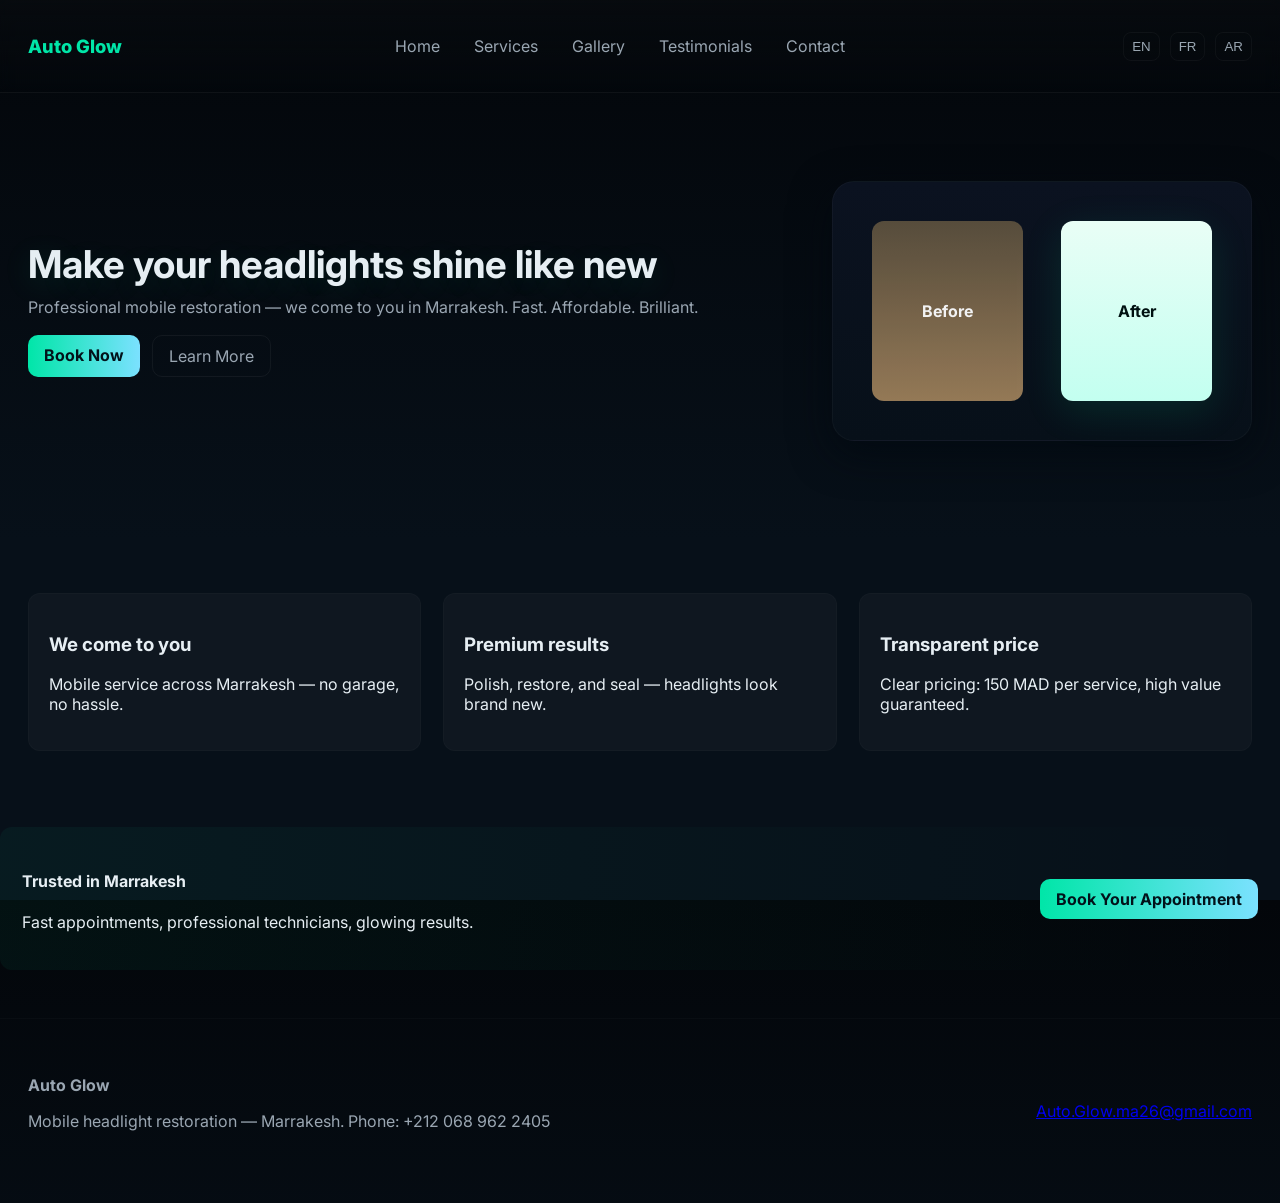
==== index.html @ 931670f1 "good update" ====
<!doctype html>
<html lang="en" data-lang="en">
<head>
	<meta charset="utf-8">
	<meta name="viewport" content="width=device-width,initial-scale=1">
	<title>Auto Glow — Headlight Restoration | Marrakesh</title>
	<link href="https://fonts.googleapis.com/css2?family=Inter:wght@400;600;700;800&display=swap" rel="stylesheet">
	<link rel="stylesheet" href="assets/css/style.css">
</head>
<body>
	<header class="site-header">
		<div class="container nav-wrap">
			<a class="logo" href="index.html">Auto Glow</a>
			<nav class="main-nav">
				<a href="index.html" data-i18n="nav.home">Home</a>
				<a href="services.html" data-i18n="nav.services">Services</a>
				<a href="gallery.html" data-i18n="nav.gallery">Gallery</a>
				<a href="testimonials.html" data-i18n="nav.testimonials">Testimonials</a>
				<a href="contact.html" class="btn" data-i18n="nav.contact">Contact</a>
			</nav>
			<div class="lang-switcher">
				<button data-lang="en">EN</button>
				<button data-lang="fr">FR</button>
				<button data-lang="ar">AR</button>
			</div>
		</div>
	</header>

	<main>
		<section class="hero">
			<div class="container hero-grid">
				<div class="hero-content">
					<h1 class="glow" data-i18n="tagline.title">Make your headlights shine like new</h1>
					<p class="lead" data-i18n="tagline.subtitle">Professional mobile restoration — we come to you in Marrakesh. Fast. Affordable. Brilliant.</p>
					<div class="hero-actions">
						<a href="contact.html" class="btn primary" data-i18n="cta.book">Book Now</a>
						<a href="services.html" class="btn ghost" data-i18n="cta.learn">Our Service</a>
					</div>
				</div>
				<div class="hero-visual">
					<div class="phone-mockup">
						<div class="headlight before">Before</div>
						<div class="headlight after">After</div>
					</div>
				</div>
			</div>
		</section>

		<section class="features container">
			<div class="feature">
				<h3 data-i18n="feature.convenience">We come to you</h3>
				<p data-i18n="feature.convenience_desc">Mobile service across Marrakesh — no garage, no hassle.</p>
			</div>
			<div class="feature">
				<h3 data-i18n="feature.quality">Premium results</h3>
				<p data-i18n="feature.quality_desc">Polish, restore, and seal — headlights look brand new.</p>
			</div>
			<div class="feature">
				<h3 data-i18n="feature.price">Transparent price</h3>
				<p data-i18n="feature.price_desc">Clear pricing: 150 MAD per service, high value guaranteed.</p>
			</div>
		</section>

		<section class="test-cta container">
			<div class="cta-grid">
				<div>
					<h4 data-i18n="trust.title">Trusted in Marrakesh</h4>
					<p data-i18n="trust.desc">Fast appointments, professional technicians, glowing results.</p>
				</div>
				<div>
					<a href="contact.html" class="btn primary" data-i18n="cta.book_small">Book Your Appointment</a>
				</div>
			</div>
		</section>
	</main>

	<footer class="site-footer">
		<div class="container footer-grid">
			<div>
				<strong>Auto Glow</strong>
				<p data-i18n="footer.copy">Mobile headlight restoration — Marrakesh. Phone: +212 068 962 2405</p>
			</div>
			<div>
				<a href="mailto:Auto.Glow.ma26@gmail.com">Auto.Glow.ma26@gmail.com</a>
			</div>
		</div>
	</footer>

	<script src="assets/js/i18n.js"></script>
	<script src="assets/js/main.js"></script>
</body>
</html>
---- assets/css/style.css ----
:root{
  --bg:#071019;
  --panel:#0f1720;
  --muted:#9aa6b2;
  --accent:#00e6a8;
  --accent-2:#7be1ff;
  --glass: rgba(255,255,255,0.03);
  --radius:14px;
  --max:wmin(1100px,94vw);
}
*{box-sizing:border-box}
html,body{height:100%}
body{
  margin:0;font-family:Inter,system-ui,Segoe UI,Arial,sans-serif;
  background:linear-gradient(180deg,#03060a 0%, #071019 60%);
  color:#e6eef3; -webkit-font-smoothing:antialiased;
}
.container{max-width:var(--max);margin:0 auto;padding:28px}
.site-header{backdrop-filter:blur(6px);position:sticky;top:0;z-index:40;background:linear-gradient(180deg,rgba(10,14,18,0.6),transparent);border-bottom:1px solid rgba(255,255,255,0.03)}
.nav-wrap{display:flex;align-items:center;gap:20px;justify-content:space-between}
.logo{font-weight:800;color:var(--accent);text-decoration:none;font-size:1.15rem}
.main-nav{display:flex;gap:14px;align-items:center}
.main-nav a{color:var(--muted);text-decoration:none;padding:8px 10px;border-radius:8px;transition:all .18s}
.main-nav a:hover{color:#fff;background:rgba(255,255,255,0.02)}
.lang-switcher button{background:transparent;border:1px solid rgba(255,255,255,0.04);color:var(--muted);padding:6px 8px;border-radius:8px;margin-left:6px;cursor:pointer}
.lang-switcher button:hover{color:#fff;border-color:var(--accent)}
.btn{display:inline-block;padding:10px 16px;border-radius:10px;text-decoration:none}
.btn.primary{background:linear-gradient(90deg,var(--accent),var(--accent-2));color:#02121a;font-weight:700}
.btn.ghost{background:transparent;border:1px solid rgba(255,255,255,0.05);color:var(--muted)}
.hero{padding:60px 0}
.hero-grid{display:grid;grid-template-columns:1fr 420px;gap:40px;align-items:center}
.hero-content h1{font-size:2.4rem;margin:0 0 12px;line-height:1.02}
.glow{color:linear-gradient(90deg,var(--accent),#fff);text-shadow:0 6px 30px rgba(0,230,168,0.12)}
.lead{color:var(--muted);margin:0 0 18px}
.hero-actions{display:flex;gap:12px}
.phone-mockup{width:100%;height:260px;border-radius:22px;background:linear-gradient(180deg,#0b1220,#071019);box-shadow:0 12px 40px rgba(2,8,15,0.7);display:flex;align-items:center;justify-content:space-around;padding:20px;border:1px solid rgba(255,255,255,0.03)}
.headlight{width:40%;height:180px;border-radius:12px;display:flex;align-items:center;justify-content:center;font-weight:700}
.headlight.before{background:linear-gradient(180deg,#5a4f3d,#9c7f5a);color:#fff;opacity:0.95}
.headlight.after{background:linear-gradient(180deg,#e9fef6,#c3fff0);color:#011;box-shadow:0 10px 40px rgba(0,230,168,0.12)}
.features{display:grid;grid-template-columns:repeat(3,1fr);gap:22px;margin-top:36px}
.feature{background:var(--panel);padding:20px;border-radius:12px;border:1px solid rgba(255,255,255,0.02)}
.test-cta{margin:48px 0;padding:22px;background:linear-gradient(90deg,rgba(0,230,168,0.05),transparent);border-radius:12px}
.cta-grid{display:flex;justify-content:space-between;align-items:center}
.site-footer{padding:28px 0;border-top:1px solid rgba(255,255,255,0.02);color:var(--muted)}
.footer-grid{display:flex;justify-content:space-between;align-items:center}

/* Pages */
.page-hero{padding:80px 0 40px}
.panel{background:var(--panel);padding:20px;border-radius:12px;border:1px solid rgba(255,255,255,0.03)}

/* Testimonials */
.testimonials{display:grid;grid-template-columns:repeat(3,1fr);gap:18px}
.testimonial{padding:18px;border-radius:12px;background:linear-gradient(180deg,rgba(255,255,255,0.01),transparent)}

/* Contact form */
.form-row{display:flex;gap:12px}
label{display:block;font-size:0.9rem;color:var(--muted);margin-bottom:6px}
input,textarea,select{width:100%;padding:10px;border-radius:10px;border:1px solid rgba(255,255,255,0.04);background:transparent;color:#e6eef3}
textarea{min-height:120px}
.form-actions{text-align:right;margin-top:12px}

/* responsive */
@media (max-width:900px){
  .hero-grid{grid-template-columns:1fr;}
  .features{grid-template-columns:1fr}
  .testimonials{grid-template-columns:1fr}
  .footer-grid{flex-direction:column;gap:12px}
}

/* RTL adjustments */
html[dir="rtl"] .nav-wrap{direction:rtl}
html[dir="rtl"] .main-nav{gap:10px}
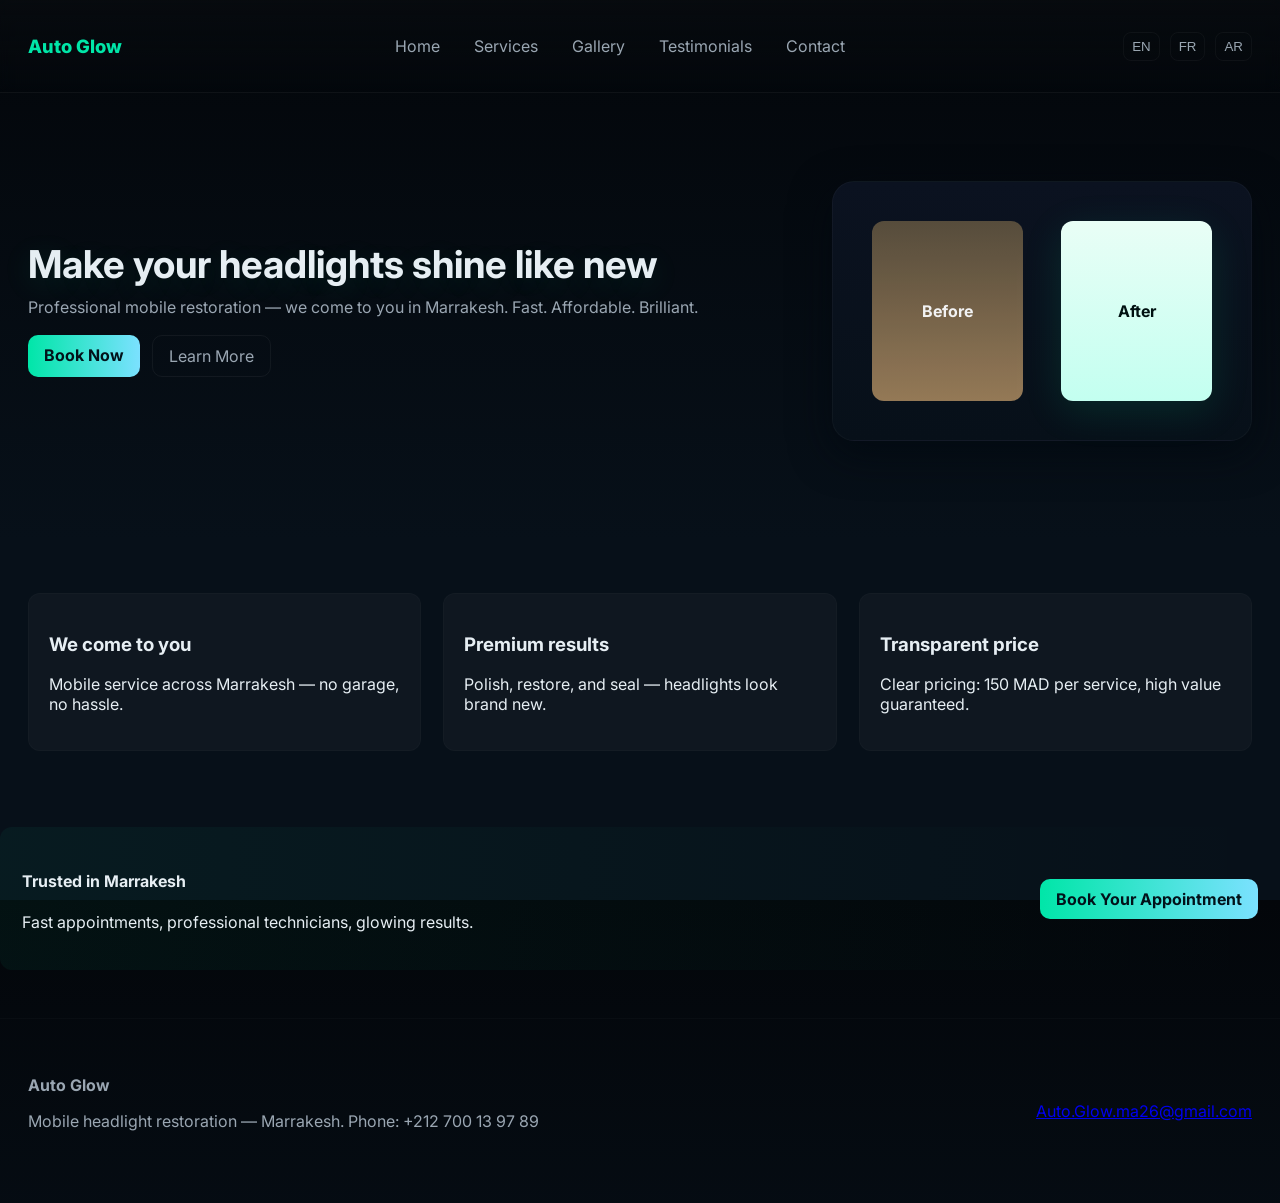
==== commit 42182a2a: "phone number new phone number" ====
--- a/index.html
+++ b/index.html
@@ -78,7 +78,7 @@
 		<div class="container footer-grid">
 			<div>
 				<strong>Auto Glow</strong>
-				<p data-i18n="footer.copy">Mobile headlight restoration — Marrakesh. Phone: +212 068 962 2405</p>
+				<p data-i18n="footer.copy">Mobile headlight restoration — Marrakesh. Phone: +212 700 13 97 89</p>
 			</div>
 			<div>
 				<a href="mailto:Auto.Glow.ma26@gmail.com">Auto.Glow.ma26@gmail.com</a>
